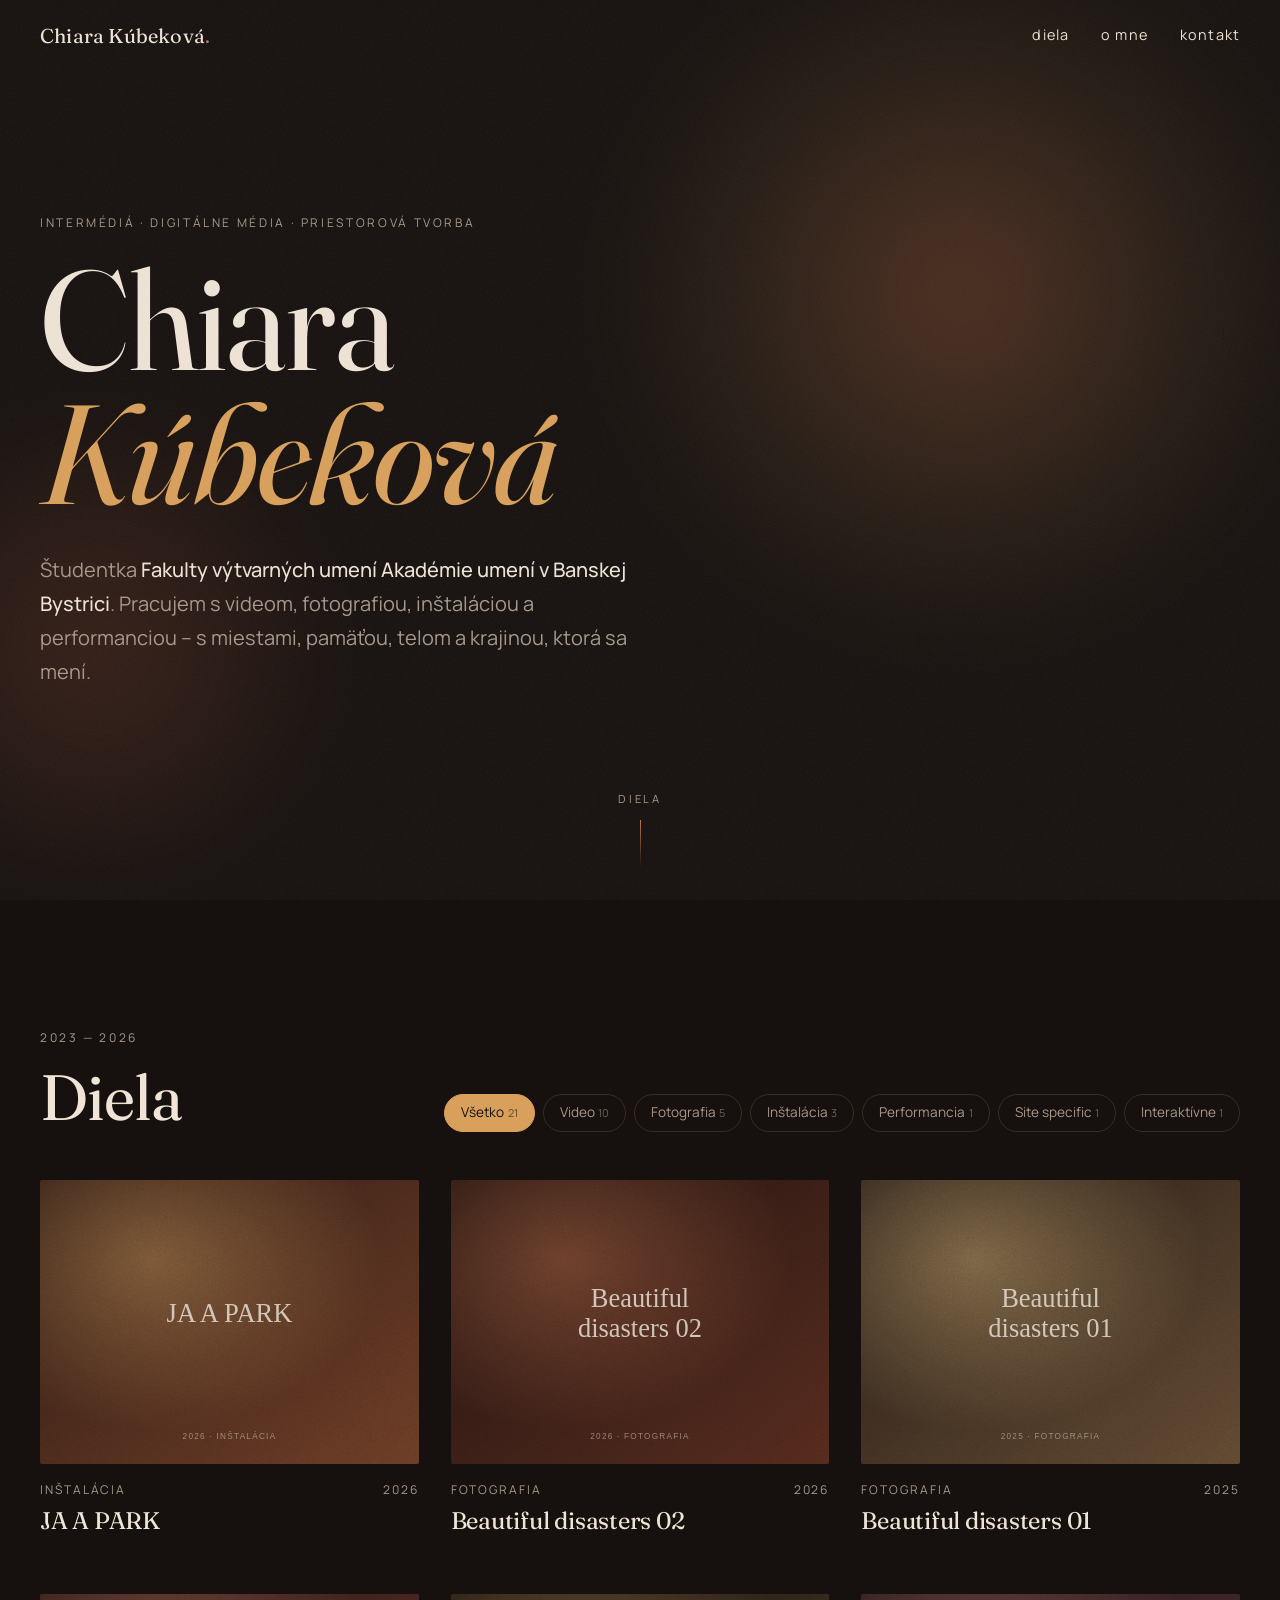
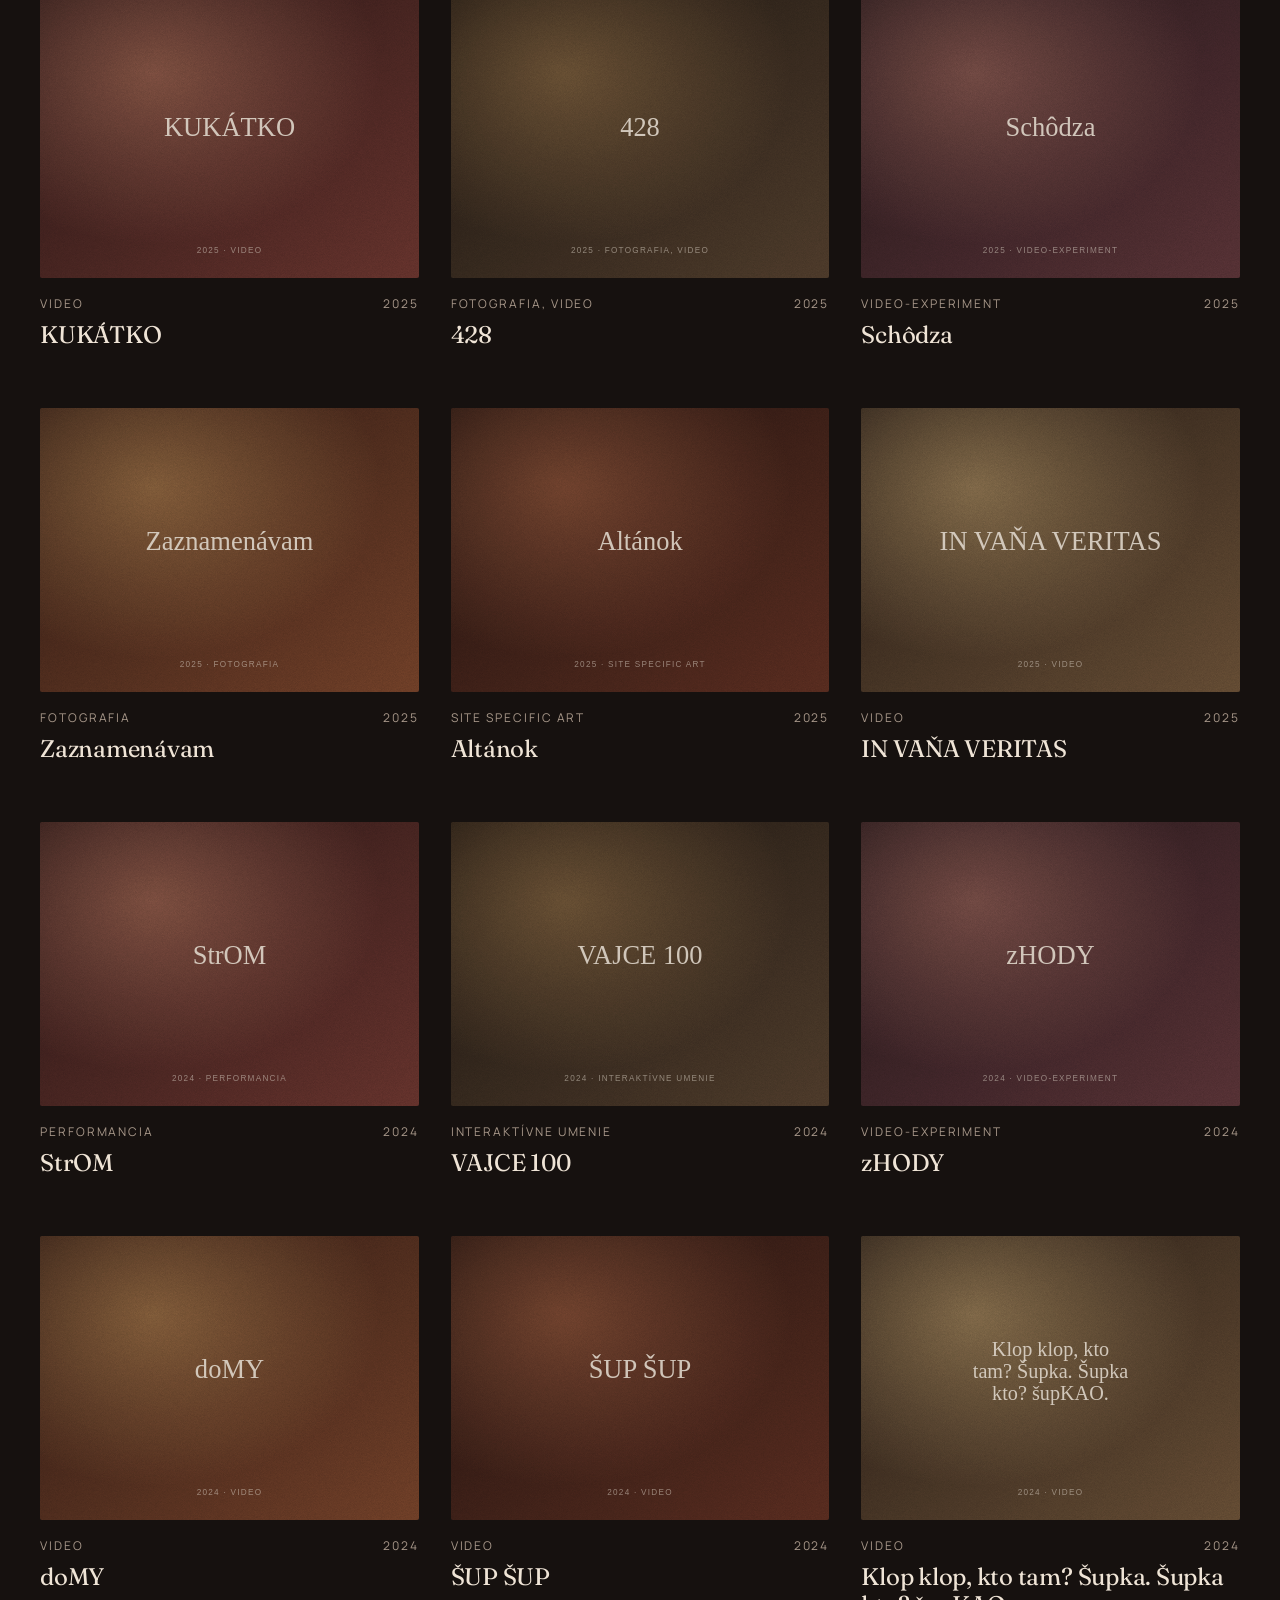
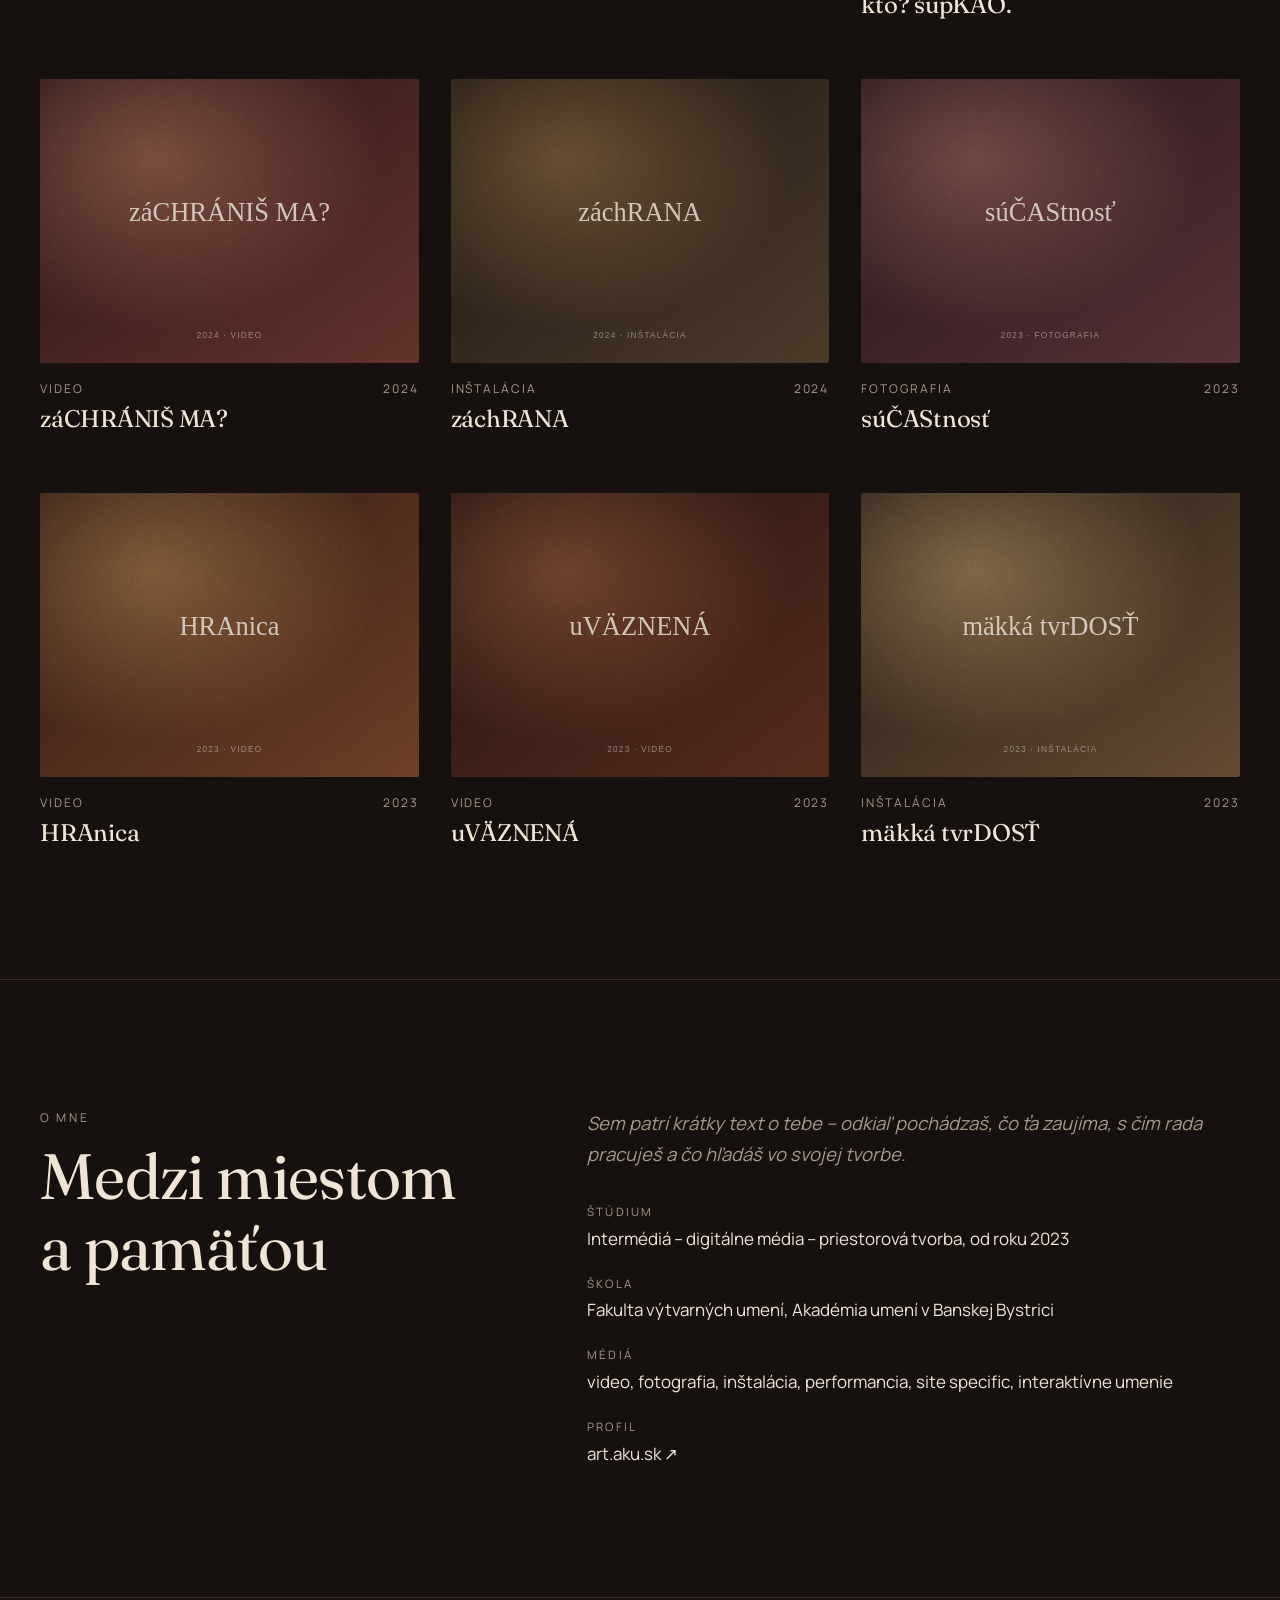
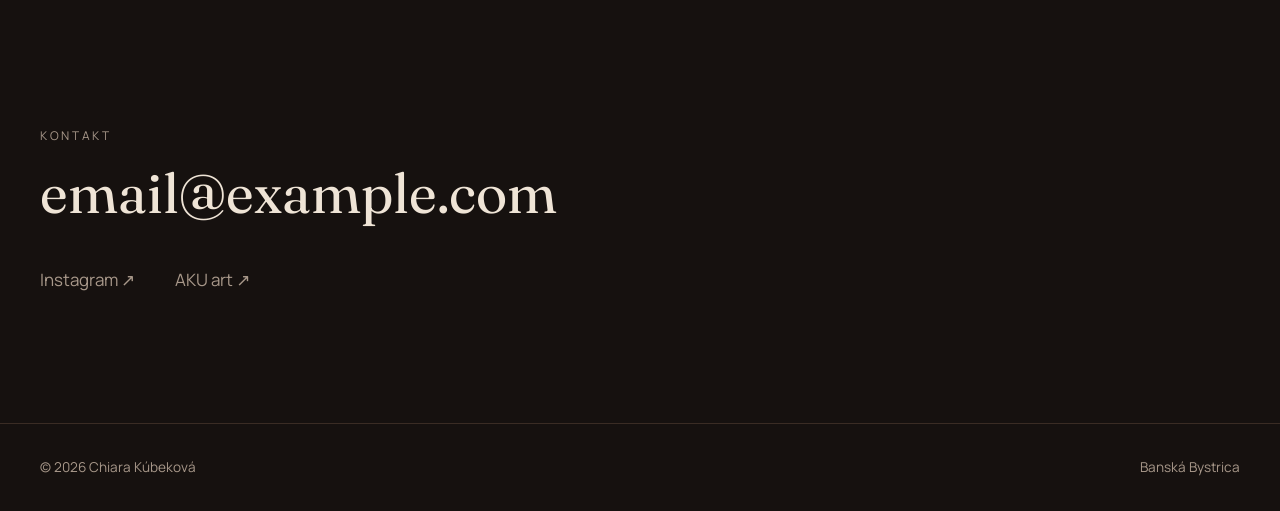
==== index.html @ 1d63dd68 "InitCommit Initial Commit" ====
<!DOCTYPE html>
<html lang="sk" class="no-js">
<head>
  <meta charset="utf-8">
  <meta name="viewport" content="width=device-width, initial-scale=1">
  <title>Chiara Kúbeková — portfólio</title>
  <meta name="description" content="Portfólio Chiary Kúbekovej – Intermédiá, digitálne média a priestorová tvorba, Fakulta výtvarných umení AKU v Banskej Bystrici.">
  <meta property="og:title" content="Chiara Kúbeková — portfólio">
  <meta property="og:description" content="Intermédiá – digitálne média – priestorová tvorba">
  <meta property="og:type" content="website">
  <meta name="theme-color" content="#16110f">
  <link rel="icon" href="assets/img/favicon.svg" type="image/svg+xml">
  <link rel="preconnect" href="https://fonts.googleapis.com">
  <link rel="preconnect" href="https://fonts.gstatic.com" crossorigin>
  <link rel="stylesheet" href="https://fonts.googleapis.com/css2?family=Fraunces:ital,opsz,wght@0,9..144,300..500;1,9..144,300..500&family=Manrope:wght@300..600&display=swap">
  <link rel="stylesheet" href="assets/css/style.css">
</head>
<body>
  <header class="site-header">
    <div class="wrap">
      <a class="brand" href="index.html">Chiara Kúbeková<span>.</span></a>
      <button class="nav-toggle" type="button" aria-label="Menu" aria-expanded="false" aria-controls="nav">
        <span></span><span></span>
      </button>
      <nav class="nav" id="nav">
        <a class="link" href="#diela">diela</a>
        <a class="link" href="#o-mne">o mne</a>
        <a class="link" href="#kontakt">kontakt</a>
      </nav>
    </div>
  </header>

  <main>
    <section class="hero">
      <div class="hero-glow" aria-hidden="true"></div>
      <div class="hero-glow alt" aria-hidden="true"></div>
      <div class="wrap">
        <p class="eyebrow reveal">Intermédiá · digitálne média · priestorová tvorba</p>
        <h1 class="reveal" style="--delay: 120ms">Chiara<br><em>Kúbeková</em></h1>
        <p class="hero-lead reveal" style="--delay: 260ms">
          Študentka <strong>Fakulty výtvarných umení Akadémie umení v Banskej Bystrici</strong>.
          Pracujem s videom, fotografiou, inštaláciou a performanciou – s miestami,
          pamäťou, telom a krajinou, ktorá sa mení.
        </p>
      </div>
      <a class="scroll-hint" href="#diela">diela</a>
    </section>

    <section class="section" id="diela">
      <div class="wrap">
        <div class="section-head">
          <div>
            <p class="eyebrow reveal">2023 — 2026</p>
            <h2 class="reveal">Diela</h2>
          </div>
          <div class="filters reveal" role="group" aria-label="Filtrovať podľa média" id="filters"></div>
        </div>
        <div class="grid" id="works-grid"></div>
      </div>
    </section>

    <section class="section" id="o-mne">
      <div class="wrap about">
        <div>
          <p class="eyebrow reveal">O mne</p>
          <h2 class="section-title reveal">Medzi miestom<br>a&nbsp;pamäťou</h2>
        </div>
        <div class="about-text">
          <p class="placeholder reveal">
            Sem patrí krátky text o tebe – odkiaľ pochádzaš, čo ťa zaujíma, s čím rada pracuješ
            a čo hľadáš vo svojej tvorbe.
          </p>
          <dl class="facts reveal">
            <div>
              <dt>Štúdium</dt>
              <dd>Intermédiá – digitálne média – priestorová tvorba, od roku 2023</dd>
            </div>
            <div>
              <dt>Škola</dt>
              <dd>Fakulta výtvarných umení, Akadémia umení v Banskej Bystrici</dd>
            </div>
            <div>
              <dt>Médiá</dt>
              <dd>video, fotografia, inštalácia, performancia, site specific, interaktívne umenie</dd>
            </div>
            <div>
              <dt>Profil</dt>
              <dd><a class="link" href="https://art.aku.sk/autori/971/chiara-kubekova" target="_blank" rel="noopener">art.aku.sk ↗</a></dd>
            </div>
          </dl>
        </div>
      </div>
    </section>

    <section class="section" id="kontakt">
      <div class="wrap">
        <p class="eyebrow reveal">Kontakt</p>
        <a class="contact-big link reveal" href="mailto:email@example.com">email@example.com</a>
        <ul class="contact-list reveal">
          <li><a class="link" href="https://www.instagram.com/" target="_blank" rel="noopener">Instagram ↗</a></li>
          <li><a class="link" href="https://art.aku.sk/autori/971/chiara-kubekova" target="_blank" rel="noopener">AKU art ↗</a></li>
        </ul>
      </div>
    </section>
  </main>

  <footer class="site-footer">
    <div class="wrap">
      <span>© <span data-year></span> Chiara Kúbeková</span>
      <span>Banská Bystrica</span>
    </div>
  </footer>

  <script src="assets/js/works.js"></script>
  <script src="assets/js/main.js"></script>
</body>
</html>
---- assets/css/style.css ----
:root {
  --bg: #16110f;
  --surface: #211915;
  --surface-2: #2a201b;
  --line: #3a2c24;
  --text: #efe4d6;
  --muted: #a8988a;
  --accent: #c8734a;
  --amber: #d9a05b;

  --font-display: "Fraunces", Georgia, "Times New Roman", serif;
  --font-body: "Manrope", system-ui, -apple-system, "Segoe UI", sans-serif;

  --ease: cubic-bezier(0.22, 0.61, 0.36, 1);
  --slow: 900ms;
  --mid: 500ms;
  --fast: 250ms;

  --wrap: min(1200px, 100% - 3rem);
  --header-h: 4.5rem;
}

*,
*::before,
*::after {
  box-sizing: border-box;
}

html {
  scroll-behavior: smooth;
  scroll-padding-top: var(--header-h);
}

body {
  margin: 0;
  min-height: 100vh;
  background: var(--bg);
  color: var(--text);
  font-family: var(--font-body);
  font-size: 1.0625rem;
  line-height: 1.7;
  -webkit-font-smoothing: antialiased;
  animation: page-in var(--slow) var(--ease) both;
}

/* Film grain over the whole page */
body::after {
  content: "";
  position: fixed;
  inset: 0;
  pointer-events: none;
  z-index: 100;
  opacity: 0.06;
  background-image: url("data:image/svg+xml,%3Csvg xmlns='http://www.w3.org/2000/svg' width='160' height='160'%3E%3Cfilter id='n'%3E%3CfeTurbulence type='fractalNoise' baseFrequency='0.85' numOctaves='3' stitchTiles='stitch'/%3E%3C/filter%3E%3Crect width='100%25' height='100%25' filter='url(%23n)'/%3E%3C/svg%3E");
}

img,
video,
iframe {
  display: block;
  max-width: 100%;
}

a {
  color: inherit;
  text-decoration: none;
}

::selection {
  background: var(--accent);
  color: var(--bg);
}

:focus-visible {
  outline: 2px solid var(--amber);
  outline-offset: 3px;
  border-radius: 2px;
}

h1,
h2,
h3 {
  font-family: var(--font-display);
  font-weight: 400;
  line-height: 1.1;
  margin: 0;
  letter-spacing: -0.01em;
}

p {
  margin: 0 0 1.1em;
}

.wrap {
  width: var(--wrap);
  margin-inline: auto;
}

.eyebrow {
  font-size: 0.75rem;
  letter-spacing: 0.22em;
  text-transform: uppercase;
  color: var(--muted);
}

.link {
  background-image: linear-gradient(var(--accent), var(--accent));
  background-size: 0% 1px;
  background-position: 0 100%;
  background-repeat: no-repeat;
  transition: background-size var(--mid) var(--ease), color var(--fast);
}

.link:hover,
.link:focus-visible {
  background-size: 100% 1px;
  color: var(--amber);
}

/* ---------- Header ---------- */

.site-header {
  position: fixed;
  inset: 0 0 auto;
  z-index: 50;
  height: var(--header-h);
  display: flex;
  align-items: center;
  transition: background var(--mid) var(--ease), border-color var(--mid) var(--ease);
  border-bottom: 1px solid transparent;
}

.site-header.is-scrolled {
  background: rgba(22, 17, 15, 0.82);
  backdrop-filter: blur(10px);
  -webkit-backdrop-filter: blur(10px);
  border-color: var(--line);
}

.site-header .wrap {
  display: flex;
  align-items: center;
  justify-content: space-between;
  gap: 1rem;
}

.brand {
  position: relative;
  z-index: 60;
  font-family: var(--font-display);
  font-size: 1.25rem;
  letter-spacing: 0.01em;
}

.brand span {
  color: var(--accent);
}

.nav {
  display: flex;
  gap: 2rem;
  font-size: 0.9rem;
  letter-spacing: 0.08em;
  text-transform: lowercase;
}

.nav-toggle {
  display: none;
  background: none;
  border: 0;
  color: var(--text);
  width: 2.5rem;
  height: 2.5rem;
  padding: 0;
  cursor: pointer;
  position: relative;
  z-index: 60;
}

.nav-toggle span {
  position: absolute;
  left: 0.5rem;
  right: 0.5rem;
  height: 1px;
  background: currentColor;
  transition: transform var(--mid) var(--ease), top var(--mid) var(--ease);
}

.nav-toggle span:first-child {
  top: 1rem;
}

.nav-toggle span:last-child {
  top: 1.5rem;
}

.nav-open .nav-toggle span:first-child {
  top: 1.25rem;
  transform: rotate(45deg);
}

.nav-open .nav-toggle span:last-child {
  top: 1.25rem;
  transform: rotate(-45deg);
}

@media (max-width: 720px) {
  .nav-toggle {
    display: block;
  }

  .nav {
    position: fixed;
    inset: 0;
    flex-direction: column;
    align-items: center;
    justify-content: center;
    gap: 2.5rem;
    background: var(--bg);
    font-family: var(--font-display);
    font-size: 2rem;
    text-transform: none;
    letter-spacing: 0;
    opacity: 0;
    visibility: hidden;
    transition: opacity var(--mid) var(--ease), visibility var(--mid);
  }

  .nav-open .nav {
    opacity: 1;
    visibility: visible;
  }

  .nav-open {
    overflow: hidden;
  }

  /* backdrop-filter would make the header the containing block of the fixed .nav overlay */
  .nav-open .site-header {
    backdrop-filter: none;
    -webkit-backdrop-filter: none;
  }
}

/* ---------- Hero ---------- */

.hero {
  position: relative;
  min-height: 100vh;
  min-height: 100svh;
  display: flex;
  align-items: center;
  overflow: hidden;
  padding-block: calc(var(--header-h) + 2rem) 5rem;
}

.hero-glow {
  position: absolute;
  width: 60vmax;
  height: 60vmax;
  left: 45%;
  top: -10%;
  border-radius: 50%;
  background: radial-gradient(circle, rgba(200, 115, 74, 0.32), rgba(217, 160, 91, 0.08) 45%, transparent 70%);
  filter: blur(40px);
  animation: drift 22s ease-in-out infinite alternate;
  pointer-events: none;
}

.hero-glow.alt {
  width: 45vmax;
  height: 45vmax;
  left: -15%;
  top: 40%;
  background: radial-gradient(circle, rgba(140, 70, 50, 0.3), transparent 65%);
  animation-duration: 28s;
  animation-direction: alternate-reverse;
}

.hero .wrap {
  position: relative;
}

.hero h1 {
  font-size: clamp(3.2rem, 11vw, 9rem);
  line-height: 0.95;
  margin: 1.25rem 0 2rem;
}

.hero h1 em {
  font-style: italic;
  color: var(--amber);
}

.hero-lead {
  max-width: 38rem;
  font-size: clamp(1.05rem, 1.6vw, 1.25rem);
  color: var(--muted);
}

.hero-lead strong {
  color: var(--text);
  font-weight: 500;
}

.scroll-hint {
  position: absolute;
  left: 50%;
  bottom: 2rem;
  transform: translateX(-50%);
  display: flex;
  flex-direction: column;
  align-items: center;
  gap: 0.75rem;
  font-size: 0.7rem;
  letter-spacing: 0.25em;
  text-transform: uppercase;
  color: var(--muted);
}

.scroll-hint::after {
  content: "";
  width: 1px;
  height: 3rem;
  background: linear-gradient(var(--accent), transparent);
  animation: breathe 3s ease-in-out infinite;
  transform-origin: top;
}

/* ---------- Sections ---------- */

.section {
  padding-block: clamp(5rem, 10vw, 8rem);
}

.section + .section {
  border-top: 1px solid var(--line);
}

.section-head {
  display: flex;
  flex-wrap: wrap;
  align-items: flex-end;
  justify-content: space-between;
  gap: 1.5rem 3rem;
  margin-bottom: 3rem;
}

.section-head h2,
.section-title {
  font-size: clamp(2.4rem, 5vw, 4rem);
}

/* ---------- Filters ---------- */

.filters {
  display: flex;
  flex-wrap: wrap;
  gap: 0.5rem;
}

.chip {
  font: inherit;
  font-size: 0.85rem;
  color: var(--muted);
  background: transparent;
  border: 1px solid var(--line);
  border-radius: 999px;
  padding: 0.4rem 1rem;
  cursor: pointer;
  transition: color var(--fast), border-color var(--fast), background var(--mid) var(--ease);
}

.chip:hover {
  color: var(--text);
  border-color: var(--muted);
}

.chip[aria-pressed="true"] {
  color: var(--bg);
  background: var(--amber);
  border-color: var(--amber);
}

.chip .count {
  opacity: 0.6;
  margin-left: 0.3em;
  font-size: 0.8em;
}

/* ---------- Works grid ---------- */

.grid {
  display: grid;
  grid-template-columns: repeat(3, 1fr);
  gap: 3.5rem 2rem;
  transition: opacity var(--fast) var(--ease);
}

.grid.is-fading {
  opacity: 0;
}

@media (max-width: 980px) {
  .grid {
    grid-template-columns: repeat(2, 1fr);
  }
}

@media (max-width: 600px) {
  .grid {
    grid-template-columns: 1fr;
    gap: 2.5rem;
  }
}

.card {
  display: block;
}

.card-media {
  position: relative;
  aspect-ratio: 4 / 3;
  overflow: hidden;
  background: var(--surface);
  border-radius: 2px;
}

.card-media img {
  width: 100%;
  height: 100%;
  object-fit: cover;
  transition: transform 1.4s var(--ease), filter var(--slow) var(--ease);
  filter: saturate(0.9) brightness(0.92);
}

.card-media::after {
  content: "";
  position: absolute;
  inset: 0;
  background: linear-gradient(to top, rgba(22, 17, 15, 0.45), transparent 50%);
  opacity: 0;
  transition: opacity var(--mid) var(--ease);
}

.card:hover .card-media img,
.card:focus-visible .card-media img {
  transform: scale(1.04);
  filter: saturate(1) brightness(1);
}

.card:hover .card-media::after,
.card:focus-visible .card-media::after {
  opacity: 1;
}

.card-body {
  padding-top: 1rem;
}

.card-meta {
  display: flex;
  justify-content: space-between;
  gap: 1rem;
  font-size: 0.75rem;
  letter-spacing: 0.16em;
  text-transform: uppercase;
  color: var(--muted);
}

.card-title {
  display: inline-block;
  margin-top: 0.4rem;
  font-family: var(--font-display);
  font-size: 1.5rem;
  line-height: 1.2;
  background-image: linear-gradient(var(--accent), var(--accent));
  background-size: 0% 1px;
  background-position: 0 100%;
  background-repeat: no-repeat;
  padding-bottom: 0.15rem;
  transition: background-size var(--slow) var(--ease), transform var(--mid) var(--ease), color var(--mid);
}

.card:hover .card-title,
.card:focus-visible .card-title {
  background-size: 100% 1px;
  transform: translateX(4px);
  color: var(--amber);
}

/* ---------- About / contact ---------- */

.about {
  display: grid;
  grid-template-columns: 1fr 1.4fr;
  gap: 3rem 5rem;
}

.about-text p {
  font-size: 1.15rem;
}

.about-text .placeholder {
  color: var(--muted);
  font-style: italic;
}

.facts {
  margin: 2rem 0 0;
  display: grid;
  gap: 1.25rem;
}

.facts dt {
  font-size: 0.72rem;
  letter-spacing: 0.2em;
  text-transform: uppercase;
  color: var(--muted);
}

.facts dd {
  margin: 0.2rem 0 0;
}

@media (max-width: 820px) {
  .about {
    grid-template-columns: 1fr;
  }
}

.contact-big {
  font-family: var(--font-display);
  font-size: clamp(1.8rem, 5vw, 3.5rem);
  line-height: 1.2;
  word-break: break-word;
}

.contact-list {
  list-style: none;
  padding: 0;
  margin: 2.5rem 0 0;
  display: flex;
  flex-wrap: wrap;
  gap: 1rem 2.5rem;
  color: var(--muted);
}

/* ---------- Footer ---------- */

.site-footer {
  border-top: 1px solid var(--line);
  padding-block: 2rem;
  font-size: 0.85rem;
  color: var(--muted);
}

.site-footer .wrap {
  display: flex;
  flex-wrap: wrap;
  justify-content: space-between;
  gap: 1rem;
}

/* ---------- Detail page ---------- */

.detail {
  padding-top: calc(var(--header-h) + clamp(2rem, 6vw, 5rem));
  padding-bottom: 4rem;
}

.back {
  display: inline-flex;
  align-items: center;
  gap: 0.5rem;
  font-size: 0.85rem;
  color: var(--muted);
  transition: color var(--fast), gap var(--mid) var(--ease);
}

.back:hover {
  color: var(--amber);
  gap: 0.85rem;
}

.detail-title {
  font-size: clamp(2.6rem, 8vw, 6rem);
  margin: 1.5rem 0 3rem;
  max-width: 18ch;
  overflow-wrap: break-word;
}

.detail-cover {
  aspect-ratio: 16 / 9;
  overflow: hidden;
  background: var(--surface);
  margin-bottom: clamp(3rem, 6vw, 5rem);
}

.detail-cover img {
  width: 100%;
  height: 100%;
  object-fit: cover;
  animation: settle 1.8s var(--ease) both;
}

.detail-body {
  display: grid;
  grid-template-columns: 1fr 2fr;
  gap: 3rem 5rem;
}

@media (max-width: 820px) {
  .detail-body {
    grid-template-columns: 1fr;
  }

  .detail-meta {
    position: static;
  }
}

.detail-meta {
  align-self: start;
  position: sticky;
  top: calc(var(--header-h) + 1.5rem);
}

.detail-text {
  max-width: 40rem;
  font-size: 1.12rem;
}

.detail-text p {
  white-space: pre-line;
}

.detail-text h3 {
  font-size: 1.35rem;
  color: var(--amber);
  margin: 2rem 0 0.6rem;
}

.detail-text > :first-child {
  margin-top: 0;
}

.media-block {
  margin-top: clamp(4rem, 8vw, 6rem);
}

.media-block h2 {
  font-size: 1.8rem;
  margin-bottom: 1.5rem;
}

.videos {
  display: grid;
  gap: 2rem;
}

.video-frame {
  position: relative;
  aspect-ratio: 16 / 9;
  background: var(--surface);
}

.video-frame iframe,
.video-frame video {
  position: absolute;
  inset: 0;
  width: 100%;
  height: 100%;
  border: 0;
}

.gallery {
  display: grid;
  grid-template-columns: repeat(auto-fill, minmax(260px, 1fr));
  gap: 1rem;
}

.gallery button {
  padding: 0;
  border: 0;
  background: var(--surface);
  cursor: zoom-in;
  aspect-ratio: 4 / 3;
  overflow: hidden;
}

.gallery img {
  width: 100%;
  height: 100%;
  object-fit: cover;
  transition: transform 1.2s var(--ease), opacity var(--mid);
  opacity: 0.9;
}

.gallery button:hover img {
  transform: scale(1.04);
  opacity: 1;
}

.pager {
  display: grid;
  grid-template-columns: 1fr 1fr;
  gap: 2rem;
  margin-top: clamp(4rem, 8vw, 7rem);
  padding-top: 2rem;
  border-top: 1px solid var(--line);
}

.pager a {
  display: block;
}

.pager .next {
  text-align: right;
}

.pager-title {
  display: block;
  font-family: var(--font-display);
  font-size: clamp(1.2rem, 2.5vw, 1.8rem);
  line-height: 1.25;
  margin-top: 0.35rem;
  transition: color var(--mid), transform var(--mid) var(--ease);
}

.pager .prev:hover .pager-title {
  color: var(--amber);
  transform: translateX(-4px);
}

.pager .next:hover .pager-title {
  color: var(--amber);
  transform: translateX(4px);
}

.not-found {
  min-height: 70vh;
  display: flex;
  flex-direction: column;
  justify-content: center;
  gap: 1.5rem;
}

.not-found h1 {
  font-size: clamp(2.5rem, 7vw, 5rem);
}

/* ---------- Lightbox ---------- */

.lightbox {
  position: fixed;
  inset: 0;
  z-index: 90;
  display: flex;
  align-items: center;
  justify-content: center;
  padding: 4rem clamp(1rem, 6vw, 4.5rem);
  background: rgba(14, 10, 9, 0.94);
  opacity: 0;
  visibility: hidden;
  transition: opacity var(--mid) var(--ease), visibility var(--mid);
}

.lightbox.is-open {
  opacity: 1;
  visibility: visible;
}

.lightbox img {
  max-height: 100%;
  object-fit: contain;
  transform: scale(0.97);
  transition: transform var(--slow) var(--ease), opacity var(--fast);
}

.lightbox.is-open img {
  transform: scale(1);
}

.lightbox button {
  position: absolute;
  z-index: 1;
  background: none;
  border: 0;
  color: var(--text);
  font: inherit;
  font-size: 1.8rem;
  line-height: 1;
  width: 3rem;
  height: 3rem;
  cursor: pointer;
  opacity: 0.7;
  transition: opacity var(--fast), color var(--fast);
}

.lightbox button:hover {
  opacity: 1;
  color: var(--amber);
}

.lb-close {
  top: 1rem;
  right: 1rem;
}

.lb-prev {
  left: 0.5rem;
  top: 50%;
  transform: translateY(-50%);
}

.lb-next {
  right: 0.5rem;
  top: 50%;
  transform: translateY(-50%);
}

.lb-count {
  position: absolute;
  bottom: 1.25rem;
  left: 50%;
  transform: translateX(-50%);
  font-size: 0.8rem;
  letter-spacing: 0.2em;
  color: var(--muted);
}

/* ---------- Reveal on scroll ---------- */

.reveal {
  opacity: 0;
  transform: translateY(24px);
  transition: opacity var(--slow) var(--ease), transform var(--slow) var(--ease);
  transition-delay: var(--delay, 0ms);
}

.reveal.is-visible {
  opacity: 1;
  transform: none;
}

.no-js .reveal {
  opacity: 1;
  transform: none;
}

/* ---------- Keyframes ---------- */

@keyframes page-in {
  from {
    opacity: 0;
  }
}

@keyframes drift {
  from {
    transform: translate(0, 0) scale(1);
  }
  to {
    transform: translate(-8%, 10%) scale(1.15);
  }
}

@keyframes breathe {
  0%,
  100% {
    transform: scaleY(0.4);
    opacity: 0.4;
  }
  50% {
    transform: scaleY(1);
    opacity: 1;
  }
}

@keyframes settle {
  from {
    transform: scale(1.06);
    opacity: 0;
  }
}

@media (prefers-reduced-motion: reduce) {
  html {
    scroll-behavior: auto;
  }

  *,
  *::before,
  *::after {
    animation-duration: 0.01ms !important;
    animation-iteration-count: 1 !important;
    transition-duration: 0.01ms !important;
    transition-delay: 0ms !important;
  }

  .reveal {
    opacity: 1;
    transform: none;
  }
}
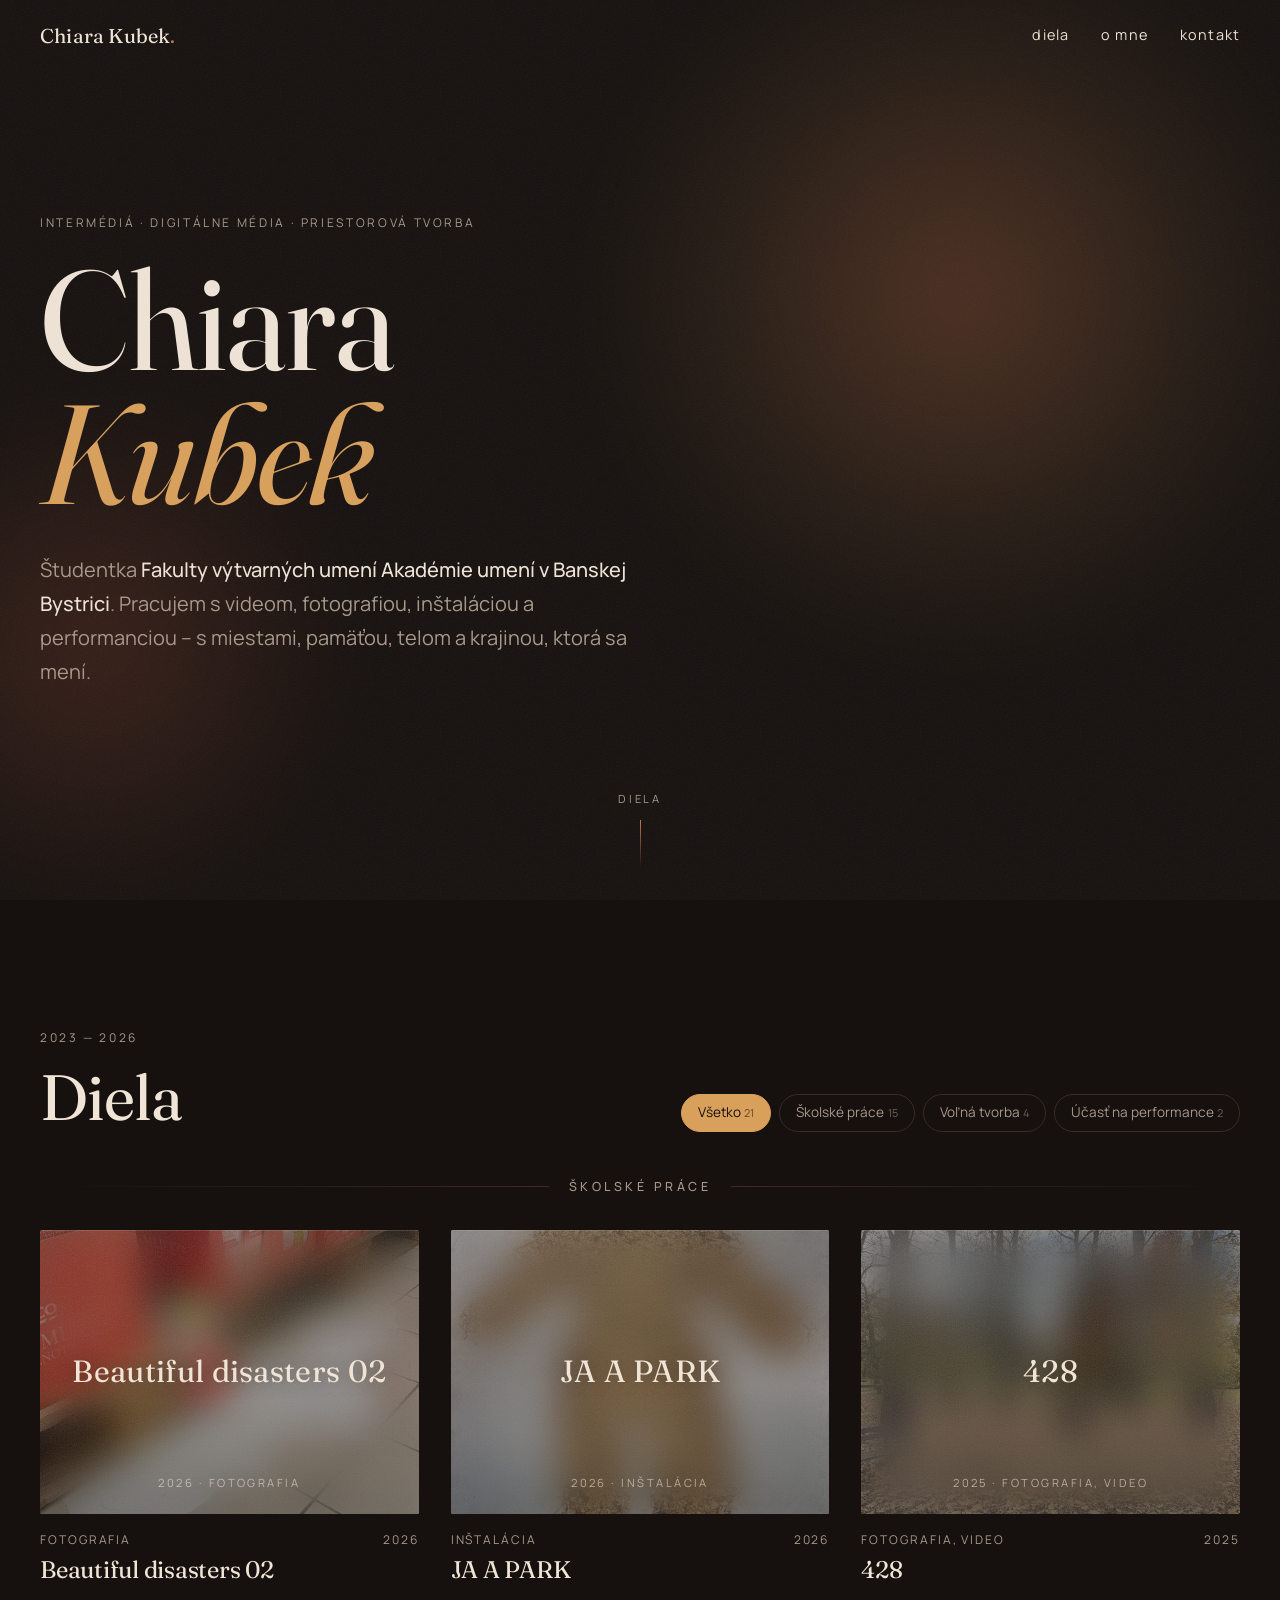
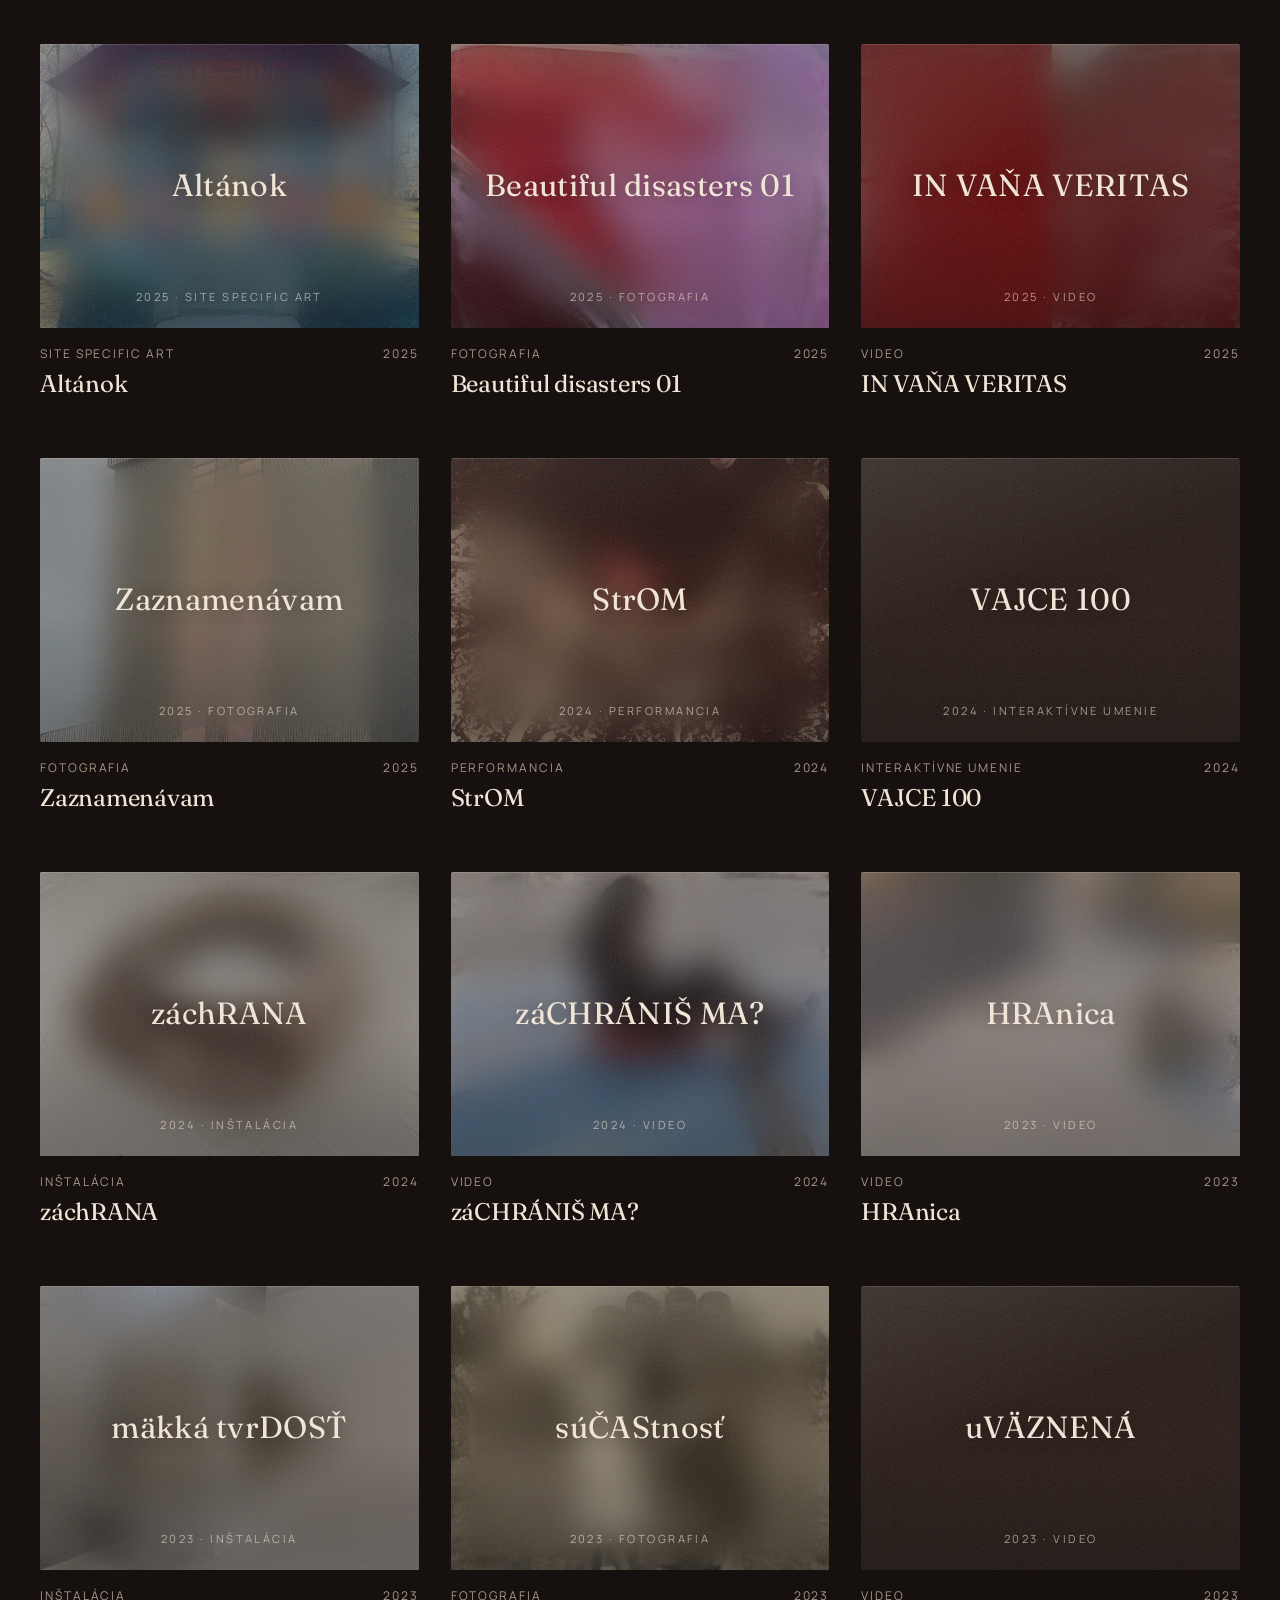
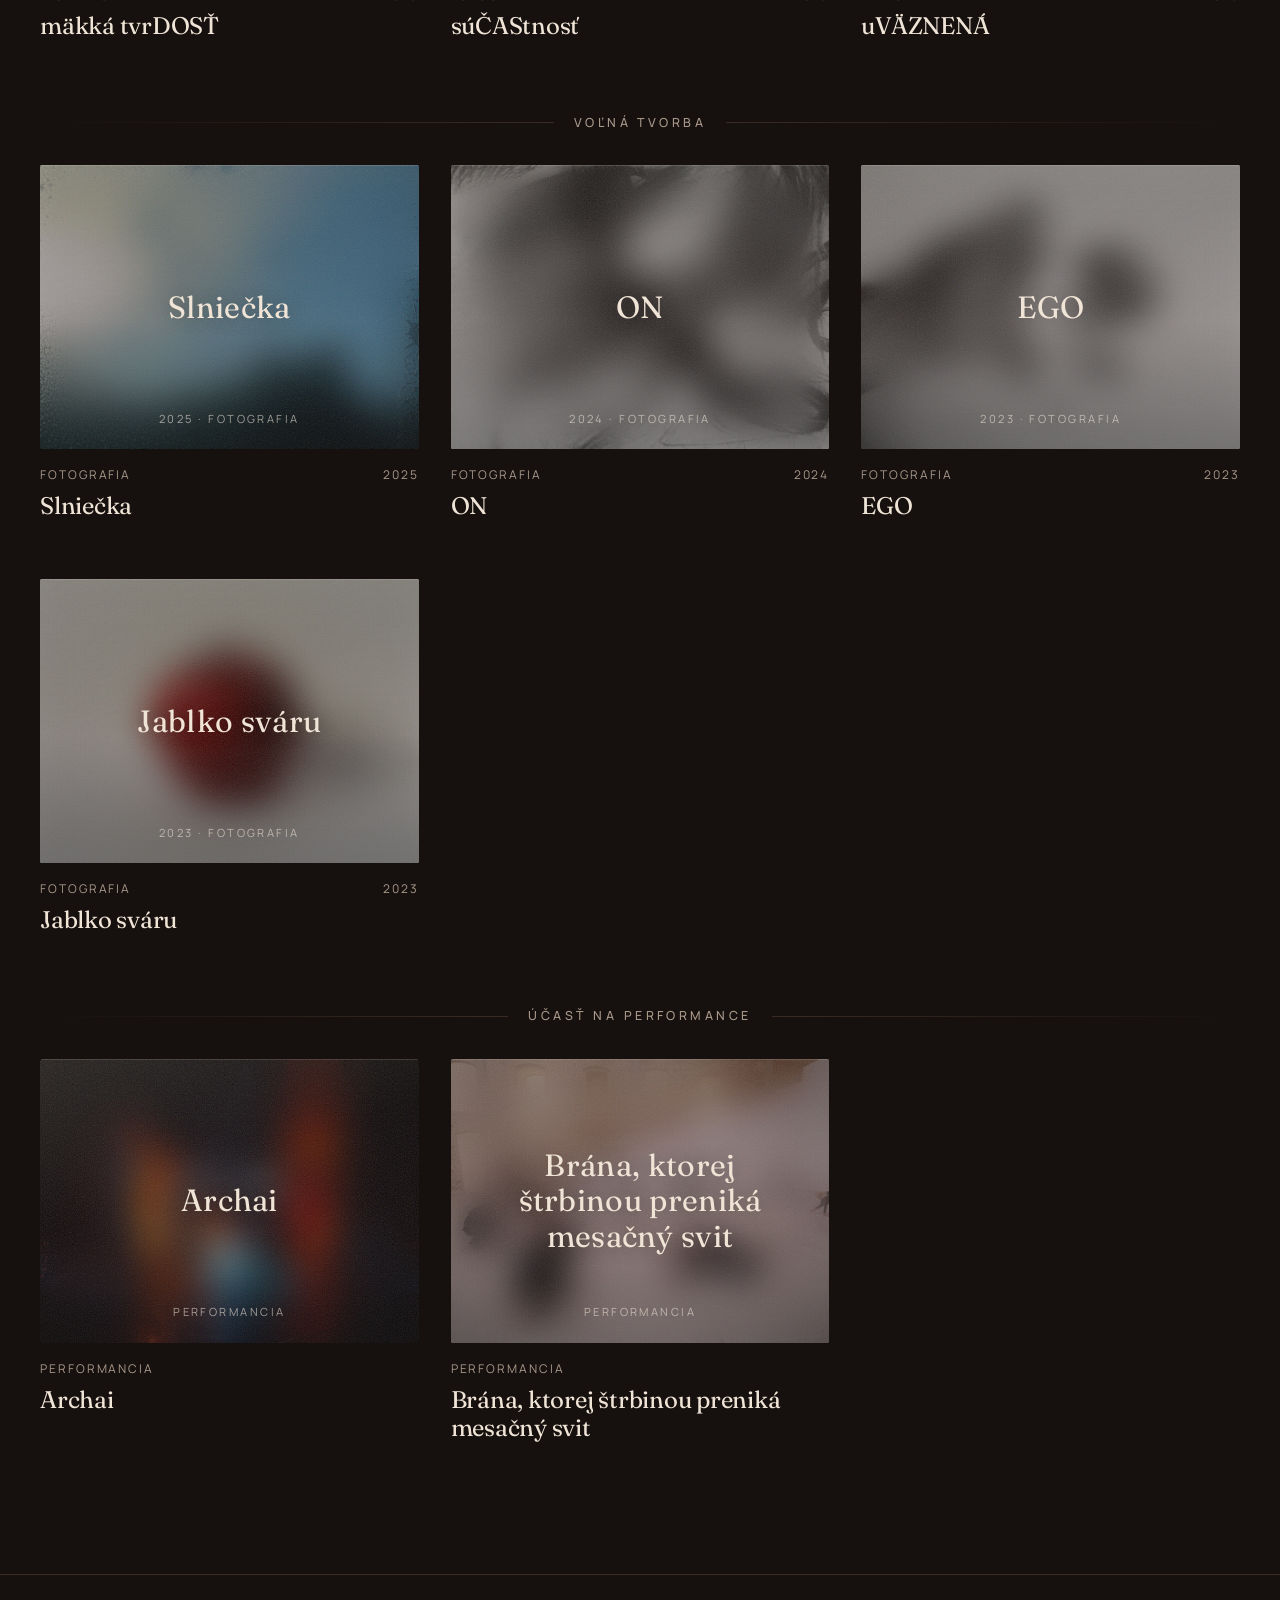
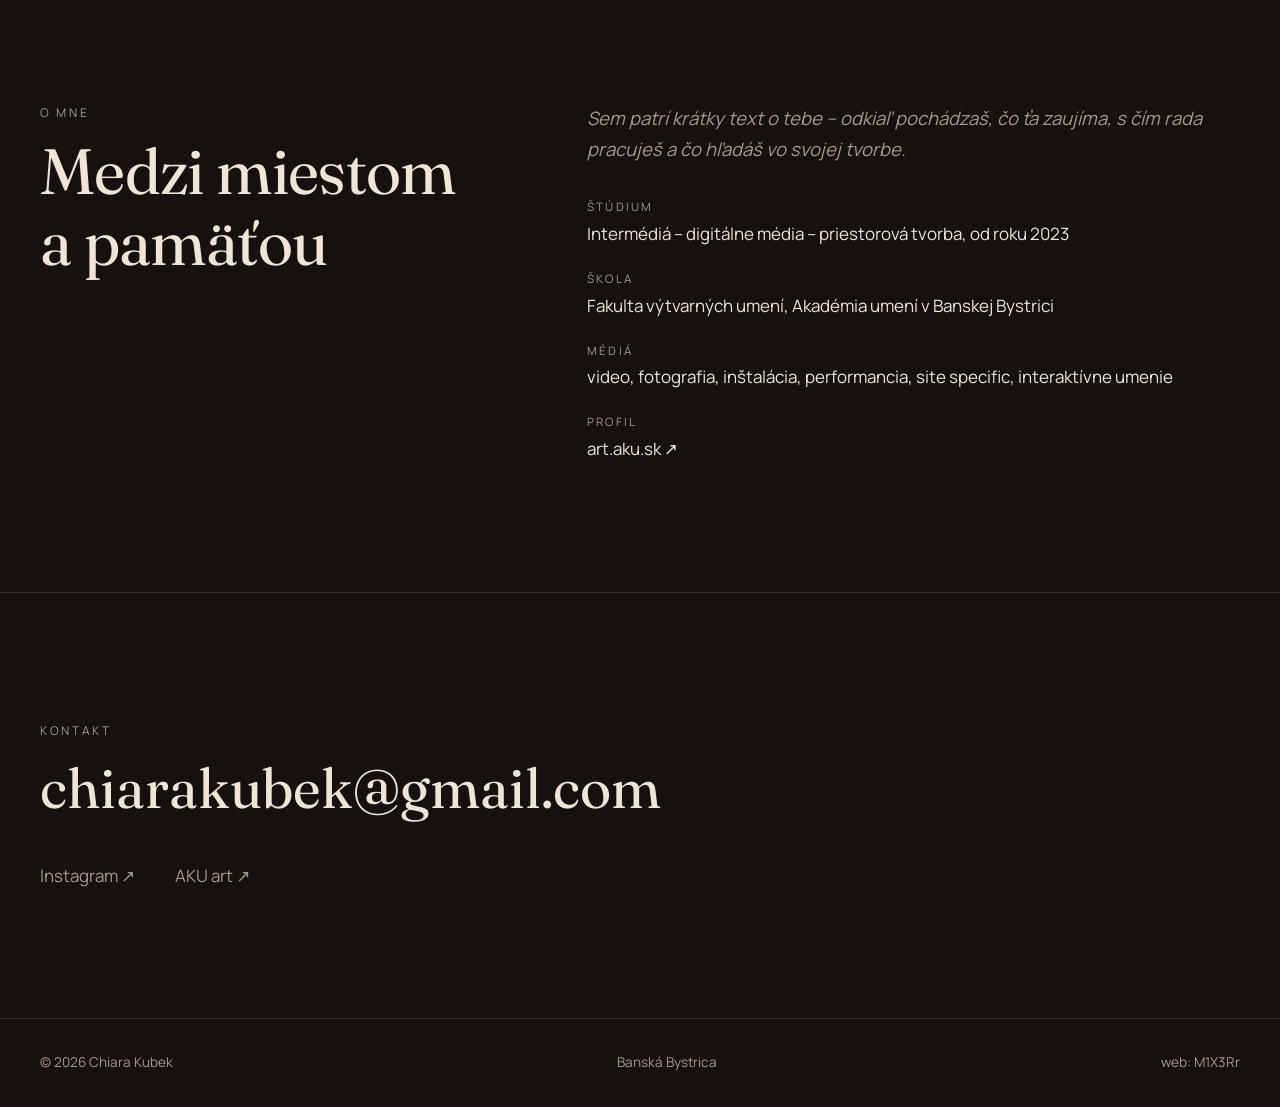
==== commit 52b1696b: "Rebuild portfolio around folder-based work groups and real media Rebuild portfolio around folder gro" ====
--- a/index.html
+++ b/index.html
@@ -3,9 +3,9 @@
 <head>
   <meta charset="utf-8">
   <meta name="viewport" content="width=device-width, initial-scale=1">
-  <title>Chiara Kúbeková — portfólio</title>
-  <meta name="description" content="Portfólio Chiary Kúbekovej – Intermédiá, digitálne média a priestorová tvorba, Fakulta výtvarných umení AKU v Banskej Bystrici.">
-  <meta property="og:title" content="Chiara Kúbeková — portfólio">
+  <title>Chiara Kubek — portfólio</title>
+  <meta name="description" content="Portfólio Chiary Kubek – Intermédiá, digitálne média a priestorová tvorba, Fakulta výtvarných umení AKU v Banskej Bystrici.">
+  <meta property="og:title" content="Chiara Kubek — portfólio">
   <meta property="og:description" content="Intermédiá – digitálne média – priestorová tvorba">
   <meta property="og:type" content="website">
   <meta name="theme-color" content="#16110f">
@@ -18,7 +18,7 @@
 <body>
   <header class="site-header">
     <div class="wrap">
-      <a class="brand" href="index.html">Chiara Kúbeková<span>.</span></a>
+      <a class="brand" href="index.html">Chiara Kubek<span>.</span></a>
       <button class="nav-toggle" type="button" aria-label="Menu" aria-expanded="false" aria-controls="nav">
         <span></span><span></span>
       </button>
@@ -36,7 +36,7 @@
       <div class="hero-glow alt" aria-hidden="true"></div>
       <div class="wrap">
         <p class="eyebrow reveal">Intermédiá · digitálne média · priestorová tvorba</p>
-        <h1 class="reveal" style="--delay: 120ms">Chiara<br><em>Kúbeková</em></h1>
+        <h1 class="reveal" style="--delay: 120ms">Chiara<br><em>Kubek</em></h1>
         <p class="hero-lead reveal" style="--delay: 260ms">
           Študentka <strong>Fakulty výtvarných umení Akadémie umení v Banskej Bystrici</strong>.
           Pracujem s videom, fotografiou, inštaláciou a performanciou – s miestami,
@@ -53,7 +53,7 @@
             <p class="eyebrow reveal">2023 — 2026</p>
             <h2 class="reveal">Diela</h2>
           </div>
-          <div class="filters reveal" role="group" aria-label="Filtrovať podľa média" id="filters"></div>
+          <div class="filters reveal" role="group" aria-label="Filtrovať podľa skupiny" id="filters"></div>
         </div>
         <div class="grid" id="works-grid"></div>
       </div>
@@ -95,7 +95,7 @@
     <section class="section" id="kontakt">
       <div class="wrap">
         <p class="eyebrow reveal">Kontakt</p>
-        <a class="contact-big link reveal" href="mailto:email@example.com">email@example.com</a>
+        <a class="contact-big link reveal" href="mailto:chiarakubek@gmail.com">chiarakubek@gmail.com</a>
         <ul class="contact-list reveal">
           <li><a class="link" href="https://www.instagram.com/" target="_blank" rel="noopener">Instagram ↗</a></li>
           <li><a class="link" href="https://art.aku.sk/autori/971/chiara-kubekova" target="_blank" rel="noopener">AKU art ↗</a></li>
@@ -106,8 +106,9 @@
 
   <footer class="site-footer">
     <div class="wrap">
-      <span>© <span data-year></span> Chiara Kúbeková</span>
+      <span>© <span data-year></span> Chiara Kubek</span>
       <span>Banská Bystrica</span>
+      <span>web: <a class="link" href="https://github.com/M1X3Rr" target="_blank" rel="noopener">M1X3Rr</a></span>
     </div>
   </footer>
 
--- a/assets/css/style.css
+++ b/assets/css/style.css
@@ -388,17 +388,63 @@
   font-size: 0.8em;
 }
 
-/* ---------- Works grid ---------- */
+/* ---------- Works groups + grid ---------- */
+
+#works-grid {
+  display: flex;
+  flex-direction: column;
+  gap: 4.5rem;
+  transition: opacity var(--fast) var(--ease);
+}
+
+#works-grid.is-fading {
+  opacity: 0;
+}
+
+.works-group {
+  display: flex;
+  flex-direction: column;
+  gap: 2.25rem;
+}
+
+.works-group-title {
+  display: flex;
+  align-items: center;
+  gap: 1.25rem;
+  margin: 0;
+  font-family: var(--font-body);
+  font-size: 0.78rem;
+  font-weight: 500;
+  letter-spacing: 0.28em;
+  text-transform: uppercase;
+  color: var(--muted);
+}
+
+.works-group-title::before,
+.works-group-title::after {
+  content: "";
+  flex: 1;
+  height: 1px;
+  background: linear-gradient(90deg, transparent, var(--line), transparent);
+}
+
+.works-group-title::before {
+  background: linear-gradient(90deg, transparent, var(--line));
+}
+
+.works-group-title::after {
+  background: linear-gradient(90deg, var(--line), transparent);
+}
+
+.works-group-title span {
+  flex: 0 0 auto;
+  white-space: nowrap;
+}
 
 .grid {
   display: grid;
   grid-template-columns: repeat(3, 1fr);
   gap: 3.5rem 2rem;
-  transition: opacity var(--fast) var(--ease);
-}
-
-.grid.is-fading {
-  opacity: 0;
 }
 
 @media (max-width: 980px) {
@@ -408,6 +454,10 @@
 }
 
 @media (max-width: 600px) {
+  #works-grid {
+    gap: 3.25rem;
+  }
+
   .grid {
     grid-template-columns: 1fr;
     gap: 2.5rem;
@@ -424,34 +474,116 @@
   overflow: hidden;
   background: var(--surface);
   border-radius: 2px;
-}
-
-.card-media img {
+  isolation: isolate;
+}
+
+.card-preview {
   width: 100%;
   height: 100%;
   object-fit: cover;
-  transition: transform 1.4s var(--ease), filter var(--slow) var(--ease);
-  filter: saturate(0.9) brightness(0.92);
-}
-
-.card-media::after {
+  transform: scale(1.02);
+  filter: saturate(0.85) brightness(0.88);
+  transition:
+    transform 1.4s var(--ease),
+    filter var(--slow) var(--ease);
+}
+
+/* Frosted glass over the preview — tint picks up the image underneath */
+.card-glass {
+  position: absolute;
+  inset: 0;
+  z-index: 1;
+  display: flex;
+  flex-direction: column;
+  align-items: center;
+  justify-content: center;
+  gap: 0.85rem;
+  padding: 1.5rem;
+  text-align: center;
+  color: var(--text);
+  background:
+    linear-gradient(160deg, rgba(239, 228, 214, 0.1), transparent 42%),
+    linear-gradient(to top, rgba(22, 17, 15, 0.42), rgba(42, 23, 18, 0.28) 45%, rgba(33, 25, 21, 0.35));
+  backdrop-filter: blur(18px) saturate(1.35) brightness(0.95);
+  -webkit-backdrop-filter: blur(18px) saturate(1.35) brightness(0.95);
+  box-shadow: inset 0 1px 0 rgba(239, 228, 214, 0.14);
+  opacity: 1;
+  transition:
+    opacity var(--slow) var(--ease),
+    backdrop-filter var(--slow) var(--ease),
+    -webkit-backdrop-filter var(--slow) var(--ease),
+    background var(--slow) var(--ease);
+}
+
+.card-glass::before {
   content: "";
   position: absolute;
   inset: 0;
-  background: linear-gradient(to top, rgba(22, 17, 15, 0.45), transparent 50%);
+  pointer-events: none;
+  opacity: 0.22;
+  mix-blend-mode: overlay;
+  background-image: url("data:image/svg+xml,%3Csvg xmlns='http://www.w3.org/2000/svg' width='160' height='160'%3E%3Cfilter id='n'%3E%3CfeTurbulence type='fractalNoise' baseFrequency='0.9' numOctaves='2' stitchTiles='stitch'/%3E%3C/filter%3E%3Crect width='100%25' height='100%25' filter='url(%23n)'/%3E%3C/svg%3E");
+}
+
+/* Stronger frost when the under-image is still a titled SVG placeholder */
+.card-media.is-placeholder .card-glass {
+  background:
+    linear-gradient(160deg, rgba(239, 228, 214, 0.12), transparent 42%),
+    linear-gradient(to top, rgba(22, 17, 15, 0.55), rgba(42, 23, 18, 0.4) 45%, rgba(33, 25, 21, 0.48));
+  backdrop-filter: blur(28px) saturate(1.4) brightness(0.92);
+  -webkit-backdrop-filter: blur(28px) saturate(1.4) brightness(0.92);
+}
+
+.card-glass-title {
+  position: relative;
+  font-family: var(--font-display);
+  font-size: clamp(1.35rem, 2.4vw, 2rem);
+  font-weight: 400;
+  line-height: 1.15;
+  letter-spacing: 0.01em;
+  max-width: 16ch;
+  text-wrap: balance;
+  text-shadow: 0 1px 18px rgba(22, 17, 15, 0.35);
+  transition: opacity var(--mid) var(--ease), transform var(--slow) var(--ease);
+}
+
+.card-glass-meta {
+  position: absolute;
+  left: 50%;
+  bottom: 1.35rem;
+  transform: translateX(-50%);
+  font-size: 0.7rem;
+  letter-spacing: 0.22em;
+  text-transform: uppercase;
+  color: rgba(239, 228, 214, 0.62);
+  white-space: nowrap;
+  transition: opacity var(--mid) var(--ease), transform var(--slow) var(--ease);
+}
+
+.card:hover .card-preview,
+.card:focus-visible .card-preview {
+  transform: scale(1.06);
+  filter: saturate(1.05) brightness(1);
+}
+
+.card:hover .card-glass,
+.card:focus-visible .card-glass {
   opacity: 0;
-  transition: opacity var(--mid) var(--ease);
-}
-
-.card:hover .card-media img,
-.card:focus-visible .card-media img {
-  transform: scale(1.04);
-  filter: saturate(1) brightness(1);
-}
-
-.card:hover .card-media::after,
-.card:focus-visible .card-media::after {
-  opacity: 1;
+  backdrop-filter: blur(0) saturate(1);
+  -webkit-backdrop-filter: blur(0) saturate(1);
+  background: transparent;
+  pointer-events: none;
+}
+
+.card:hover .card-glass-title,
+.card:focus-visible .card-glass-title {
+  transform: translateY(-6px);
+}
+
+.card:hover .card-glass-meta,
+.card:focus-visible .card-glass-meta {
+  transform: translate(-50%, 8px);
+  opacity: 0;
 }
 
 .card-body {
